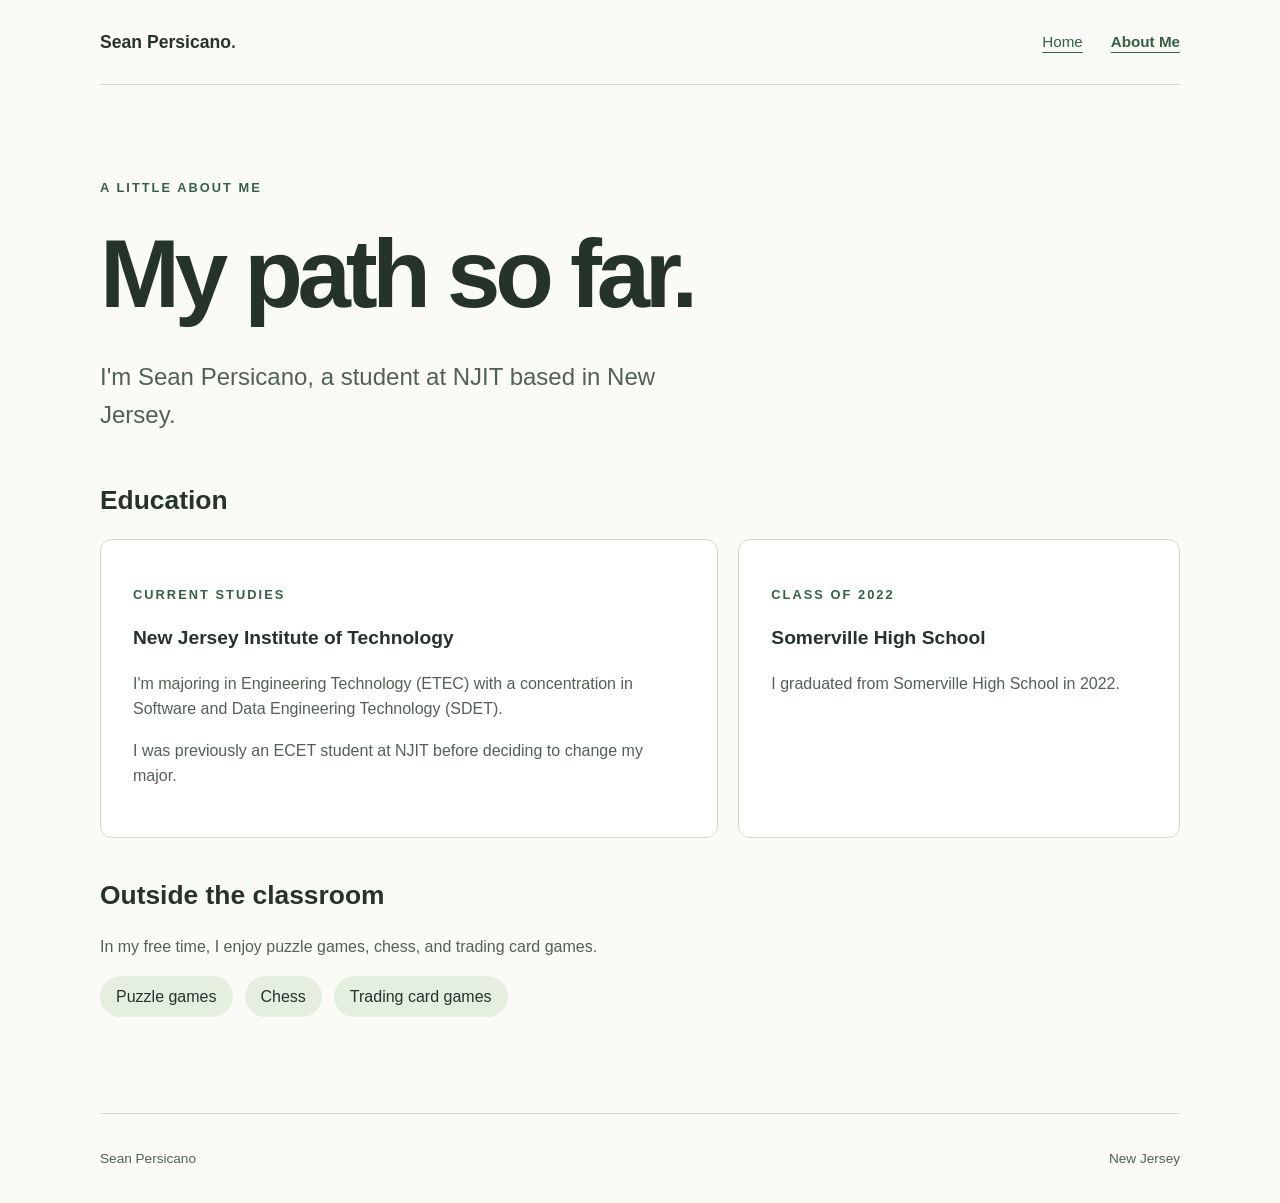
==== about.html @ 968139cc "Add About page with education and interests" ====
<!doctype html>
<html lang="en">
<head>
  <meta charset="utf-8">
  <meta name="viewport" content="width=device-width, initial-scale=1">
  <meta name="description" content="Learn about Sean Persicano's education at NJIT, background, and interests.">
  <title>About Me | Sean Persicano</title>
  <link rel="stylesheet" href="css/styles.css">
  <script src="js/main.js" defer></script>
</head>
<body>
  <a class="skip-link" href="#main">Skip to content</a>
  <header class="site-header">
    <a class="brand" href="index.html" aria-label="Sean Persicano home">Sean Persicano<span class="brand-dot" aria-hidden="true">.</span></a>
    <button class="menu-toggle" type="button" aria-expanded="false" aria-controls="navigation" hidden>Menu</button>
    <nav id="navigation" aria-label="Main navigation">
      <a href="index.html">Home</a>
      <a href="about.html" aria-current="page">About Me</a>
    </nav>
  </header>
  <main id="main" class="about-page">
    <header class="page-heading">
      <p class="eyebrow">A little about me</p>
      <h1>My path so far.</h1>
      <p class="intro">I'm Sean Persicano, a student at NJIT based in New Jersey.</p>
    </header>
    <section class="about-section" aria-labelledby="education-title">
      <h2 id="education-title">Education</h2>
      <div class="education-grid">
        <article class="education-card">
          <p class="eyebrow">Current studies</p>
          <h3>New Jersey Institute of Technology</h3>
          <p>I'm majoring in Engineering Technology (ETEC) with a concentration in Software and Data Engineering Technology (SDET).</p>
          <p>I was previously an ECET student at NJIT before deciding to change my major.</p>
        </article>
        <article class="education-card">
          <p class="eyebrow">Class of 2022</p>
          <h3>Somerville High School</h3>
          <p>I graduated from Somerville High School in 2022.</p>
        </article>
      </div>
    </section>
    <section class="about-section interests" aria-labelledby="interests-title">
      <h2 id="interests-title">Outside the classroom</h2>
      <p>In my free time, I enjoy puzzle games, chess, and trading card games.</p>
      <ul class="interest-list" aria-label="Interests">
        <li>Puzzle games</li>
        <li>Chess</li>
        <li>Trading card games</li>
      </ul>
    </section>
  </main>
  <footer class="site-footer"><p>Sean Persicano</p><p>New Jersey</p></footer>
</body>
</html>
---- css/styles.css ----
:root {
  color-scheme: light;
  --background: #FAFBF7;
  --surface: #FFFFFF;
  --sage: #E4EFDF;
  --border: #CDDCC7;
  --text: #25332A;
  --muted: #526155;
  --green: #356044;
}
* { box-sizing: border-box; }
body { margin: 0; background: var(--background); color: var(--text); font-family: Arial, Helvetica, sans-serif; line-height: 1.6; }
a { color: var(--green); text-underline-offset: .3em; }
a:hover { text-decoration-thickness: 2px; }
:focus-visible { outline: 3px solid var(--green); outline-offset: 5px; }
.skip-link { position: absolute; left: 1rem; top: -5rem; padding: .75rem; background: var(--surface); z-index: 2; }
.skip-link:focus { top: 1rem; }
.site-header, main, .site-footer { width: min(1080px, calc(100% - 3rem)); margin-inline: auto; }
.site-header { display: flex; align-items: center; justify-content: space-between; gap: 1.5rem; padding-block: 1.75rem; border-bottom: 1px solid var(--border); }
.brand { color: var(--text); font-size: 1.1rem; font-weight: 700; text-decoration: none; }
.brand-dot { color: var(--green); }
nav { display: flex; gap: 1.75rem; }
nav a { font-size: .95rem; }
nav [aria-current="page"] { font-weight: 700; }
.menu-toggle { background: var(--surface); color: var(--green); border: 1px solid var(--green); border-radius: .4rem; padding: .6rem 1rem; font: inherit; cursor: pointer; }
.menu-toggle[hidden] { display: none; }
.hero { padding-block: clamp(4rem, 10vw, 8rem); max-width: 850px; }
.eyebrow { color: var(--green); text-transform: uppercase; letter-spacing: .16em; font-size: .8rem; font-weight: 700; }
h1 { font-size: clamp(3rem, 8vw, 6rem); line-height: 1.08; letter-spacing: -.055em; margin: 1.5rem 0 2rem; }
.name-line { display: block; }
.intro { font-size: clamp(1.15rem, 2.4vw, 1.5rem); max-width: 620px; color: var(--muted); }
.welcome { color: var(--muted); }
.student-note { display: inline-flex; align-items: center; gap: .65rem; margin-top: 1.5rem; padding: .65rem 1rem; background: var(--sage); border-radius: 2rem; font-size: .9rem; }
.note-dot { width: .5rem; height: .5rem; border-radius: 50%; background: var(--green); }
.about-page { padding-block: clamp(3rem, 7vw, 5rem); }
.page-heading { max-width: 850px; margin-bottom: 3rem; }
.about-section { margin-top: 2.5rem; }
h2 { font-size: 1.65rem; line-height: 1.3; }
h3 { font-size: 1.2rem; line-height: 1.4; }
.education-grid { display: grid; grid-template-columns: 1.4fr 1fr; gap: 1.25rem; }
.education-card { min-width: 0; padding: clamp(1.25rem, 3vw, 2rem); background: var(--surface); border: 1px solid var(--border); border-radius: .75rem; }
.education-card p:not(.eyebrow), .interests > p { color: var(--muted); }
.interest-list { display: flex; flex-wrap: wrap; gap: .75rem; padding: 0; list-style: none; }
.interest-list li { padding: .5rem 1rem; border-radius: 2rem; background: var(--sage); }
.site-footer { display: flex; justify-content: space-between; gap: 1rem; border-top: 1px solid var(--border); padding-block: 1.25rem; color: var(--muted); font-size: .85rem; }
@media (max-width: 600px) {
  .education-grid { grid-template-columns: 1fr; }
  .site-header { flex-wrap: wrap; gap: 1rem; }
  .menu-toggle:not([hidden]) { display: inline-block; }
  nav { width: 100%; flex-direction: column; gap: .25rem; }
  nav a { padding-block: .6rem; }
  nav[data-open="false"] { display: none; }
  .site-footer { flex-wrap: wrap; }
}
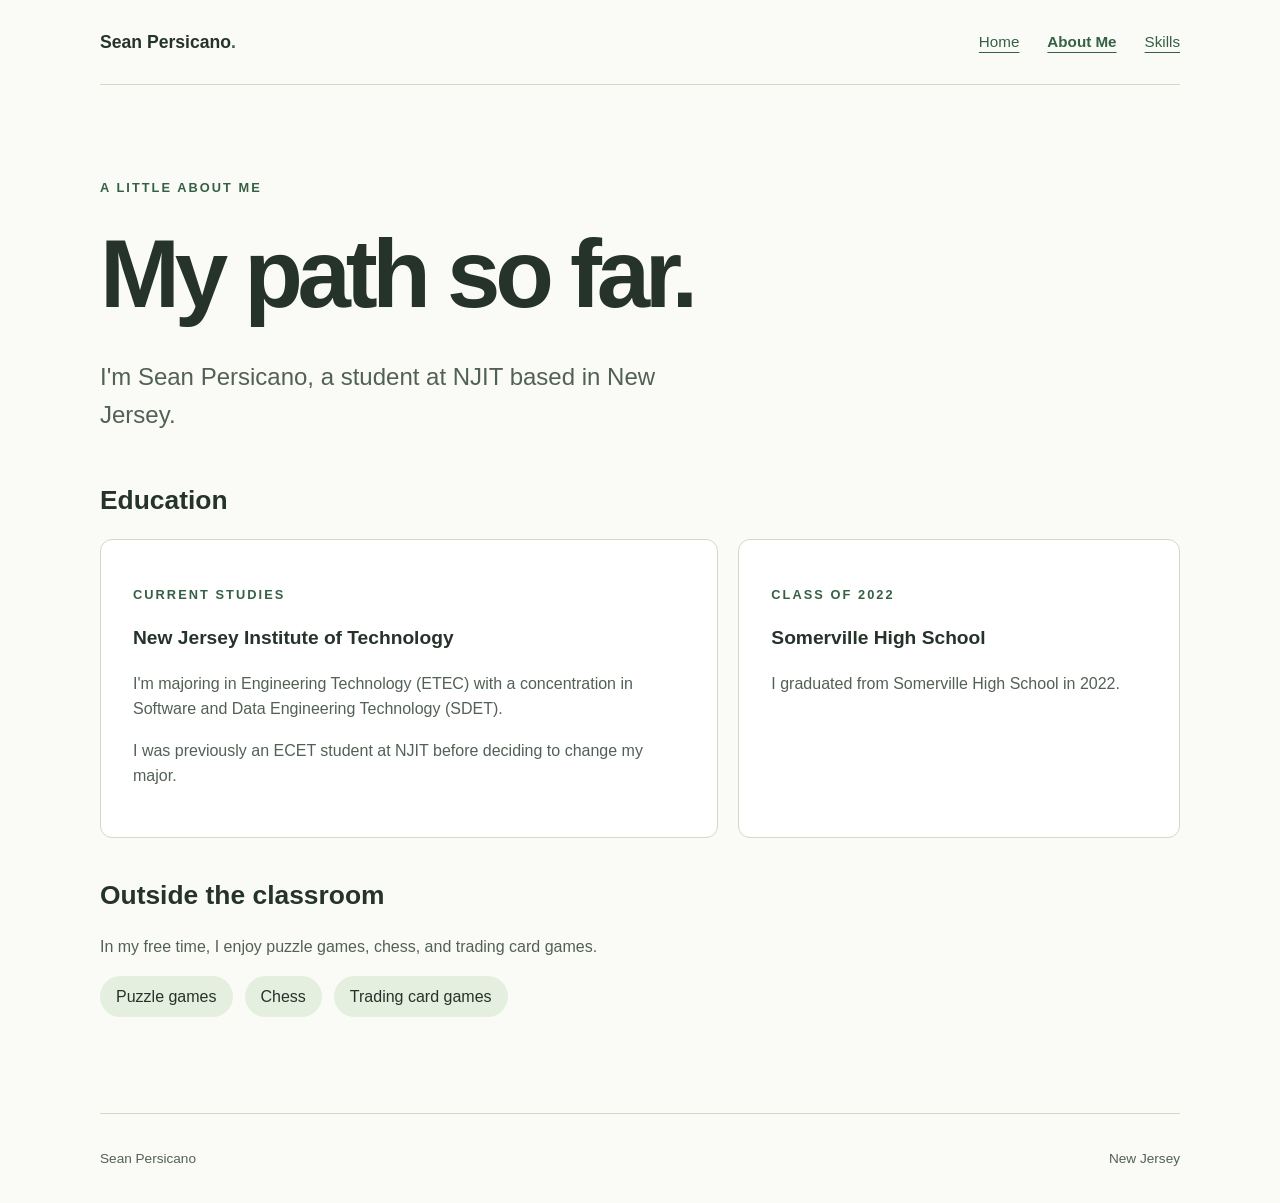
==== commit 1c3e447b: "Add Skills page with current programming and web experience" ====
--- a/about.html
+++ b/about.html
@@ -16,6 +16,7 @@
     <nav id="navigation" aria-label="Main navigation">
       <a href="index.html">Home</a>
       <a href="about.html" aria-current="page">About Me</a>
+      <a href="skills.html">Skills</a>
     </nav>
   </header>
   <main id="main" class="about-page">
--- a/css/styles.css
+++ b/css/styles.css
@@ -38,13 +38,14 @@
 h2 { font-size: 1.65rem; line-height: 1.3; }
 h3 { font-size: 1.2rem; line-height: 1.4; }
 .education-grid { display: grid; grid-template-columns: 1.4fr 1fr; gap: 1.25rem; }
+.skills-grid { display: grid; grid-template-columns: repeat(2, minmax(0, 1fr)); gap: 1.25rem; }
 .education-card { min-width: 0; padding: clamp(1.25rem, 3vw, 2rem); background: var(--surface); border: 1px solid var(--border); border-radius: .75rem; }
 .education-card p:not(.eyebrow), .interests > p { color: var(--muted); }
 .interest-list { display: flex; flex-wrap: wrap; gap: .75rem; padding: 0; list-style: none; }
 .interest-list li { padding: .5rem 1rem; border-radius: 2rem; background: var(--sage); }
 .site-footer { display: flex; justify-content: space-between; gap: 1rem; border-top: 1px solid var(--border); padding-block: 1.25rem; color: var(--muted); font-size: .85rem; }
 @media (max-width: 600px) {
-  .education-grid { grid-template-columns: 1fr; }
+  .education-grid, .skills-grid { grid-template-columns: 1fr; }
   .site-header { flex-wrap: wrap; gap: 1rem; }
   .menu-toggle:not([hidden]) { display: inline-block; }
   nav { width: 100%; flex-direction: column; gap: .25rem; }
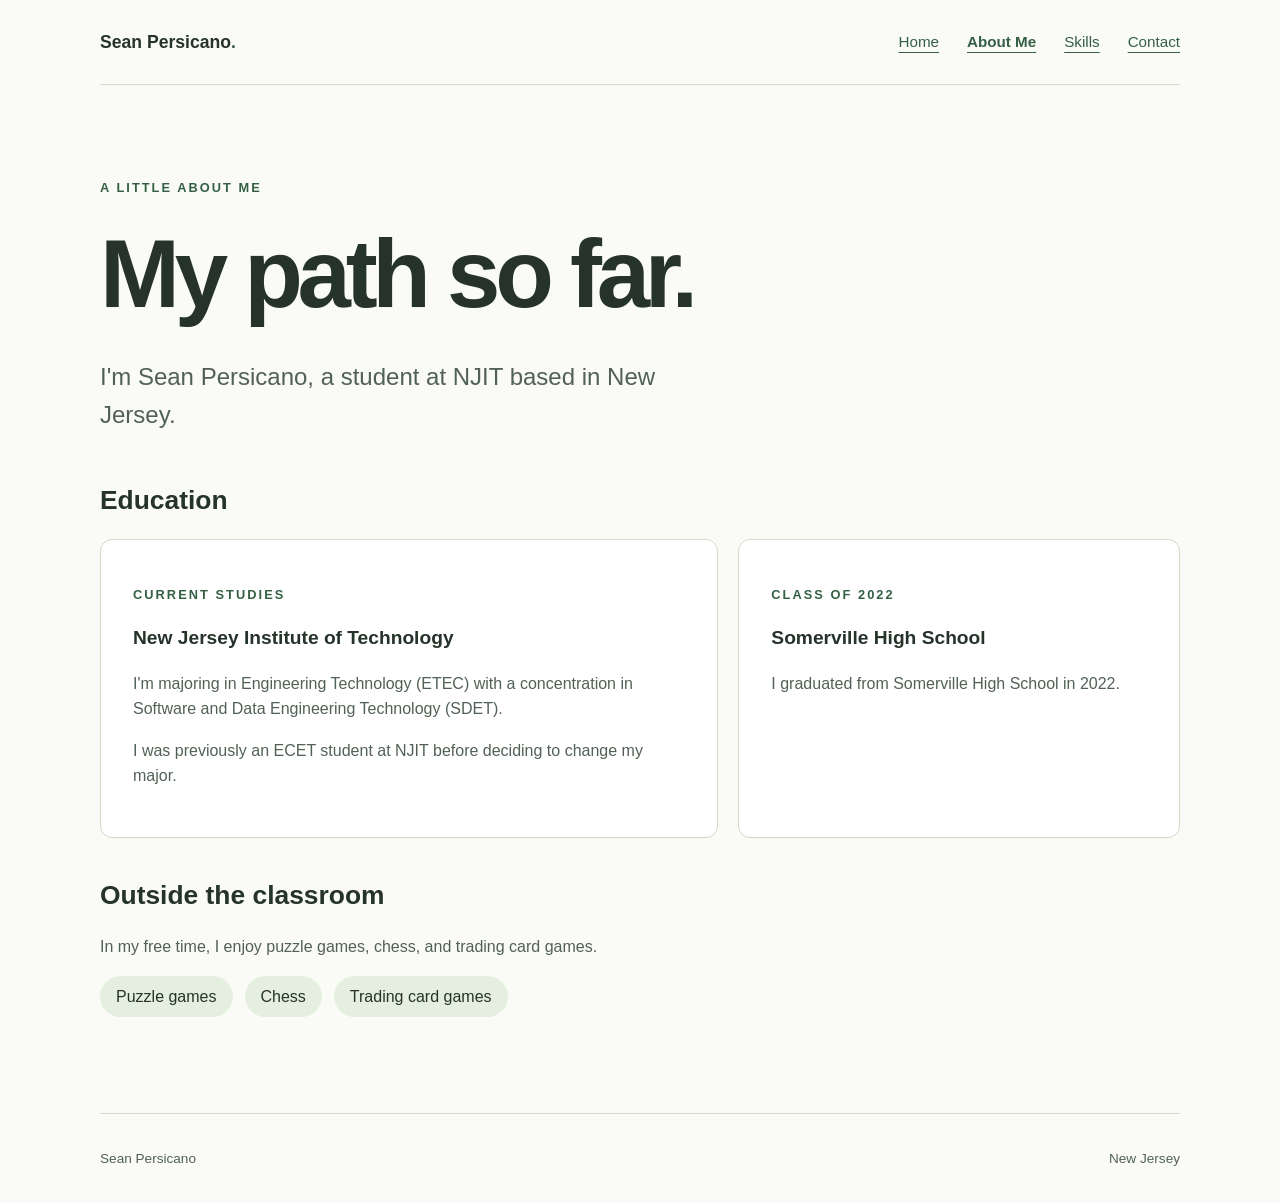
==== commit e51b7785: "Add Contact page with clearly labeled temporary email" ====
--- a/about.html
+++ b/about.html
@@ -17,6 +17,7 @@
       <a href="index.html">Home</a>
       <a href="about.html" aria-current="page">About Me</a>
       <a href="skills.html">Skills</a>
+      <a href="contact.html">Contact</a>
     </nav>
   </header>
   <main id="main" class="about-page">
--- a/css/styles.css
+++ b/css/styles.css
@@ -39,6 +39,8 @@
 h3 { font-size: 1.2rem; line-height: 1.4; }
 .education-grid { display: grid; grid-template-columns: 1.4fr 1fr; gap: 1.25rem; }
 .skills-grid { display: grid; grid-template-columns: repeat(2, minmax(0, 1fr)); gap: 1.25rem; }
+.contact-card { max-width: 680px; }
+.contact-email { overflow-wrap: anywhere; font-size: 1.15rem; }
 .education-card { min-width: 0; padding: clamp(1.25rem, 3vw, 2rem); background: var(--surface); border: 1px solid var(--border); border-radius: .75rem; }
 .education-card p:not(.eyebrow), .interests > p { color: var(--muted); }
 .interest-list { display: flex; flex-wrap: wrap; gap: .75rem; padding: 0; list-style: none; }
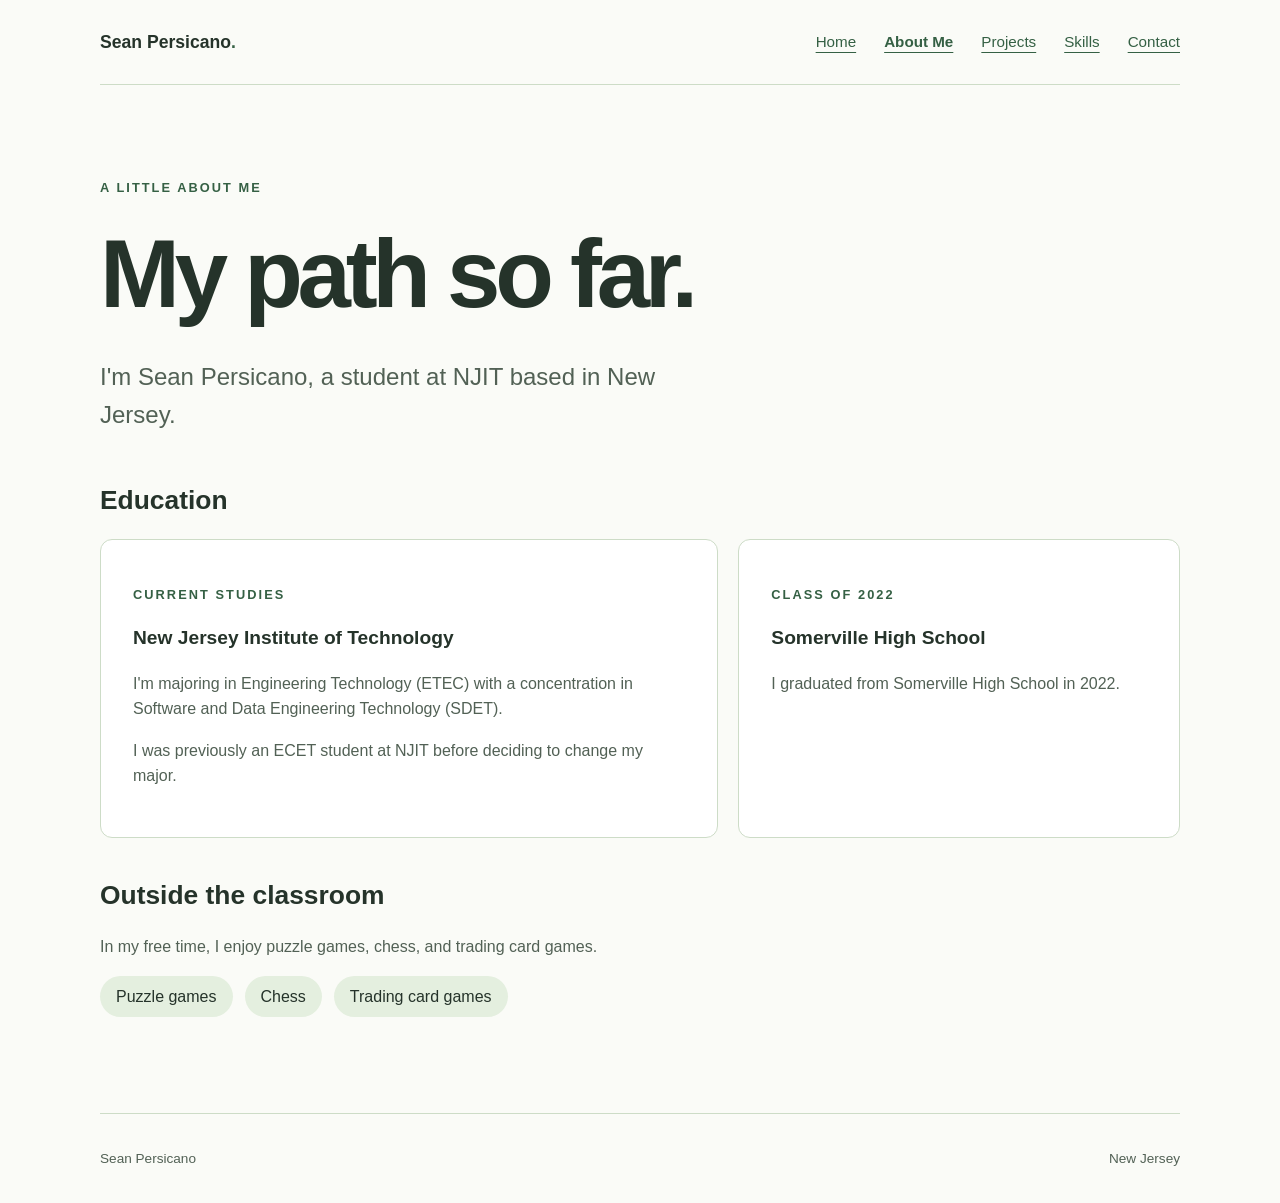
==== commit ce08a04c: "Set up Projects page and link it from all navigation menus" ====
--- a/about.html
+++ b/about.html
@@ -16,6 +16,7 @@
     <nav id="navigation" aria-label="Main navigation">
       <a href="index.html">Home</a>
       <a href="about.html" aria-current="page">About Me</a>
+      <a href="projects.html">Projects</a>
       <a href="skills.html">Skills</a>
       <a href="contact.html">Contact</a>
     </nav>
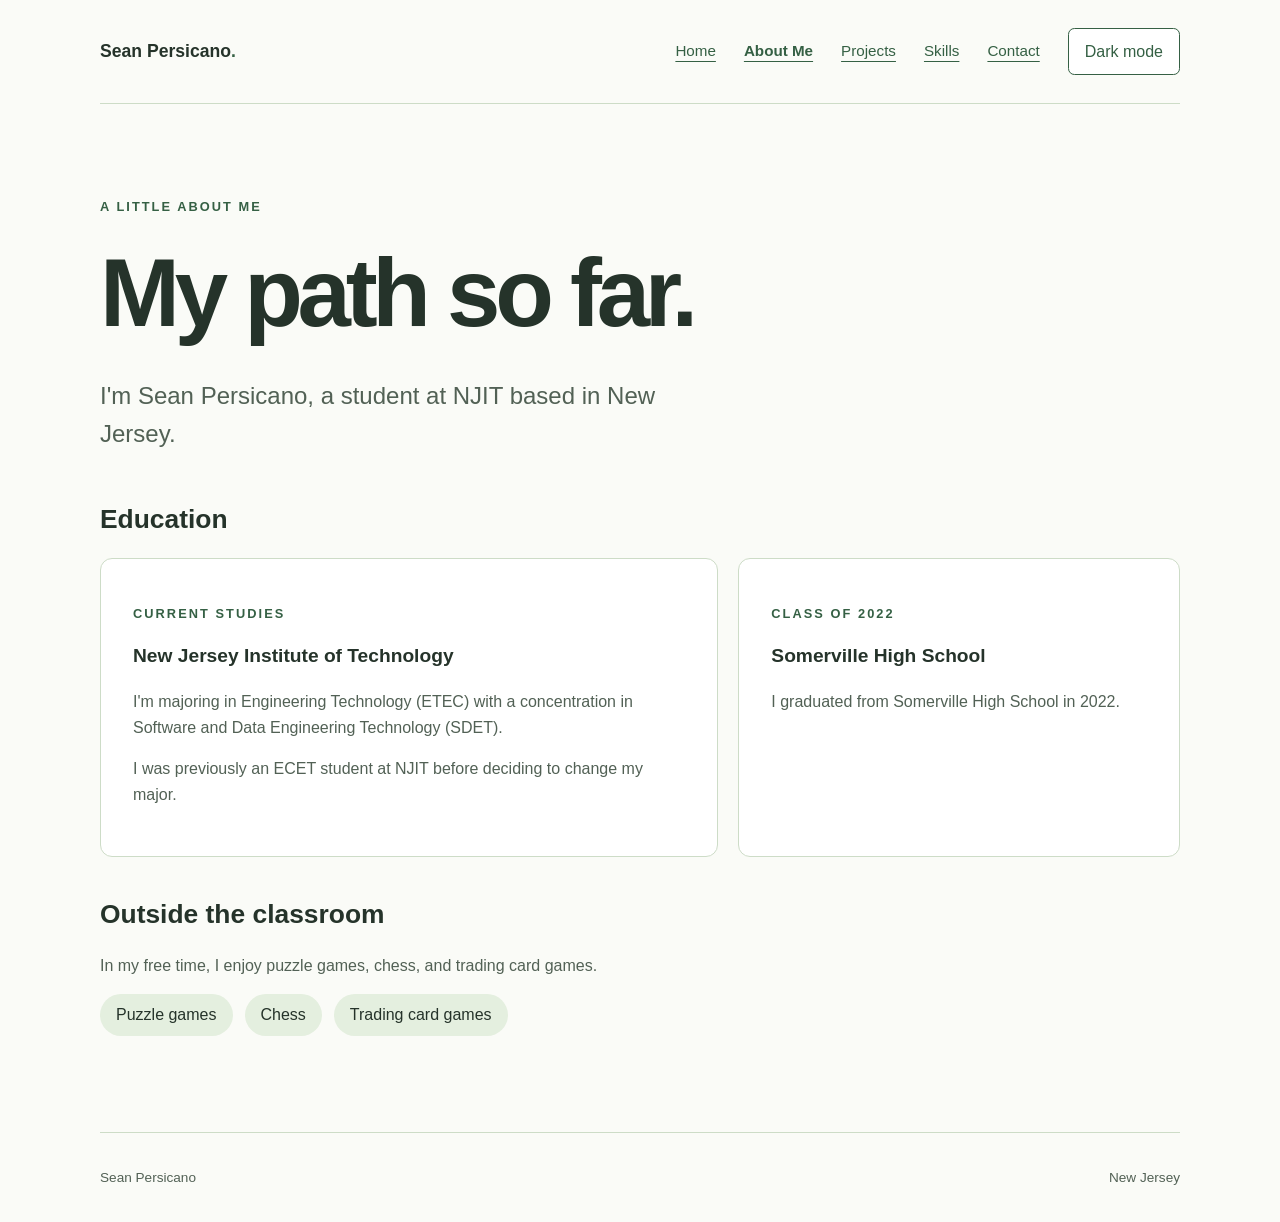
==== commit fef0363c: "Add persistent accessible light and dark mode toggle" ====
--- a/about.html
+++ b/about.html
@@ -19,6 +19,7 @@
       <a href="projects.html">Projects</a>
       <a href="skills.html">Skills</a>
       <a href="contact.html">Contact</a>
+      <button class="theme-toggle" type="button" aria-pressed="false" hidden>Dark mode</button>
     </nav>
   </header>
   <main id="main" class="about-page">
--- a/css/styles.css
+++ b/css/styles.css
@@ -8,6 +8,16 @@
   --muted: #526155;
   --green: #356044;
 }
+:root[data-theme="dark"] {
+  color-scheme: dark;
+  --background: #17201B;
+  --surface: #202D25;
+  --sage: #2E4233;
+  --border: #526957;
+  --text: #EDF3E9;
+  --muted: #BECCBF;
+  --green: #B2D5A7;
+}
 * { box-sizing: border-box; }
 body { margin: 0; background: var(--background); color: var(--text); font-family: Arial, Helvetica, sans-serif; line-height: 1.6; }
 a { color: var(--green); text-underline-offset: .3em; }
@@ -16,13 +26,14 @@
 .skip-link { position: absolute; left: 1rem; top: -5rem; padding: .75rem; background: var(--surface); z-index: 2; }
 .skip-link:focus { top: 1rem; }
 .site-header, main, .site-footer { width: min(1080px, calc(100% - 3rem)); margin-inline: auto; }
-.site-header { display: flex; align-items: center; justify-content: space-between; gap: 1.5rem; padding-block: 1.75rem; border-bottom: 1px solid var(--border); }
+.site-header { display: flex; flex-wrap: wrap; align-items: center; justify-content: space-between; gap: 1.5rem; padding-block: 1.75rem; border-bottom: 1px solid var(--border); }
 .brand { color: var(--text); font-size: 1.1rem; font-weight: 700; text-decoration: none; }
 .brand-dot { color: var(--green); }
-nav { display: flex; gap: 1.75rem; }
+nav { display: flex; flex-wrap: wrap; align-items: center; gap: 1.75rem; }
 nav a { font-size: .95rem; }
 nav [aria-current="page"] { font-weight: 700; }
-.menu-toggle { background: var(--surface); color: var(--green); border: 1px solid var(--green); border-radius: .4rem; padding: .6rem 1rem; font: inherit; cursor: pointer; }
+.menu-toggle, .theme-toggle { background: var(--surface); color: var(--green); border: 1px solid var(--green); border-radius: .4rem; padding: .6rem 1rem; font: inherit; cursor: pointer; }
+.theme-toggle[hidden] { display: none; }
 .menu-toggle[hidden] { display: none; }
 .hero { padding-block: clamp(4rem, 10vw, 8rem); max-width: 850px; }
 .eyebrow { color: var(--green); text-transform: uppercase; letter-spacing: .16em; font-size: .8rem; font-weight: 700; }
@@ -41,6 +52,9 @@
 .skills-grid { display: grid; grid-template-columns: repeat(2, minmax(0, 1fr)); gap: 1.25rem; }
 .contact-card { max-width: 680px; }
 .contact-email { overflow-wrap: anywhere; font-size: 1.15rem; }
+.project-card { max-width: 760px; }
+.project-card + .project-card { margin-top: 1.5rem; }
+.project-image { display: block; max-width: 100%; height: auto; margin-bottom: 1.5rem; }
 .education-card { min-width: 0; padding: clamp(1.25rem, 3vw, 2rem); background: var(--surface); border: 1px solid var(--border); border-radius: .75rem; }
 .education-card p:not(.eyebrow), .interests > p { color: var(--muted); }
 .interest-list { display: flex; flex-wrap: wrap; gap: .75rem; padding: 0; list-style: none; }
@@ -50,7 +64,7 @@
   .education-grid, .skills-grid { grid-template-columns: 1fr; }
   .site-header { flex-wrap: wrap; gap: 1rem; }
   .menu-toggle:not([hidden]) { display: inline-block; }
-  nav { width: 100%; flex-direction: column; gap: .25rem; }
+  nav { width: 100%; flex-direction: column; align-items: stretch; gap: .25rem; }
   nav a { padding-block: .6rem; }
   nav[data-open="false"] { display: none; }
   .site-footer { flex-wrap: wrap; }
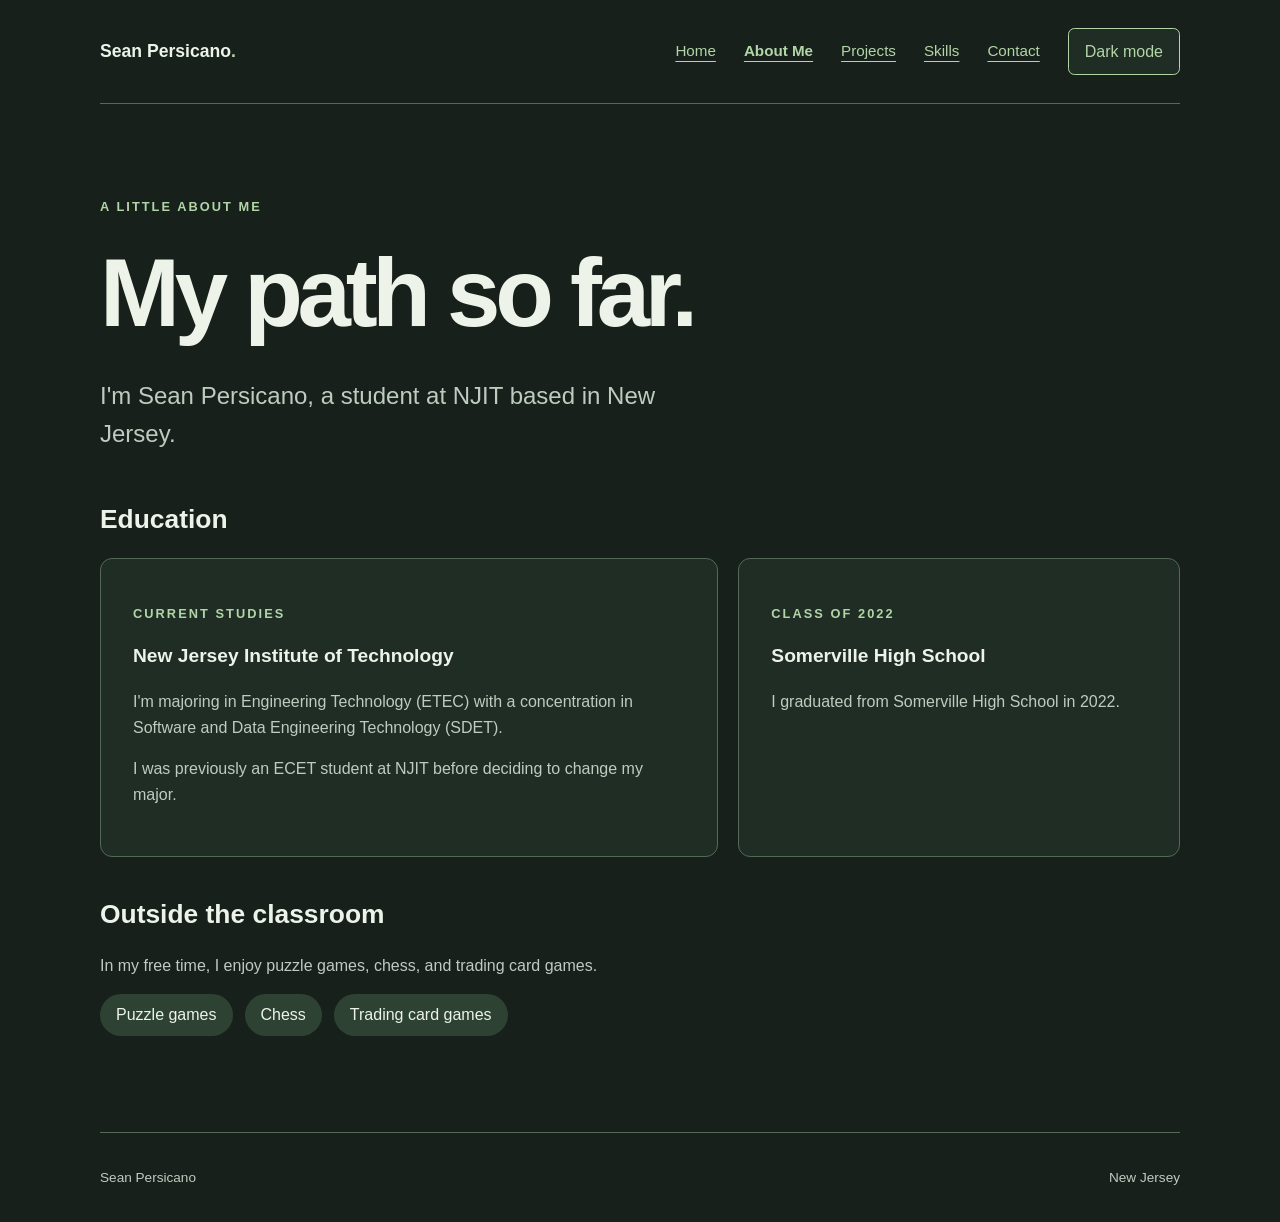
==== commit bf3a7c2a: "Default portfolio to dark mode while preserving saved preferences" ====
--- a/about.html
+++ b/about.html
@@ -1,12 +1,12 @@
 <!doctype html>
-<html lang="en">
+<html lang="en" data-theme="dark">
 <head>
   <meta charset="utf-8">
   <meta name="viewport" content="width=device-width, initial-scale=1">
   <meta name="description" content="Learn about Sean Persicano's education at NJIT, background, and interests.">
   <title>About Me | Sean Persicano</title>
-  <link rel="stylesheet" href="css/styles.css">
-  <script src="js/main.js" defer></script>
+  <link rel="stylesheet" href="css/styles.css?v=theme-2">
+  <script src="js/main.js?v=theme-3" defer></script>
 </head>
 <body>
   <a class="skip-link" href="#main">Skip to content</a>
@@ -19,7 +19,7 @@
       <a href="projects.html">Projects</a>
       <a href="skills.html">Skills</a>
       <a href="contact.html">Contact</a>
-      <button class="theme-toggle" type="button" aria-pressed="false" hidden>Dark mode</button>
+      <button class="theme-toggle" type="button" aria-pressed="true" hidden>Dark mode</button>
     </nav>
   </header>
   <main id="main" class="about-page">
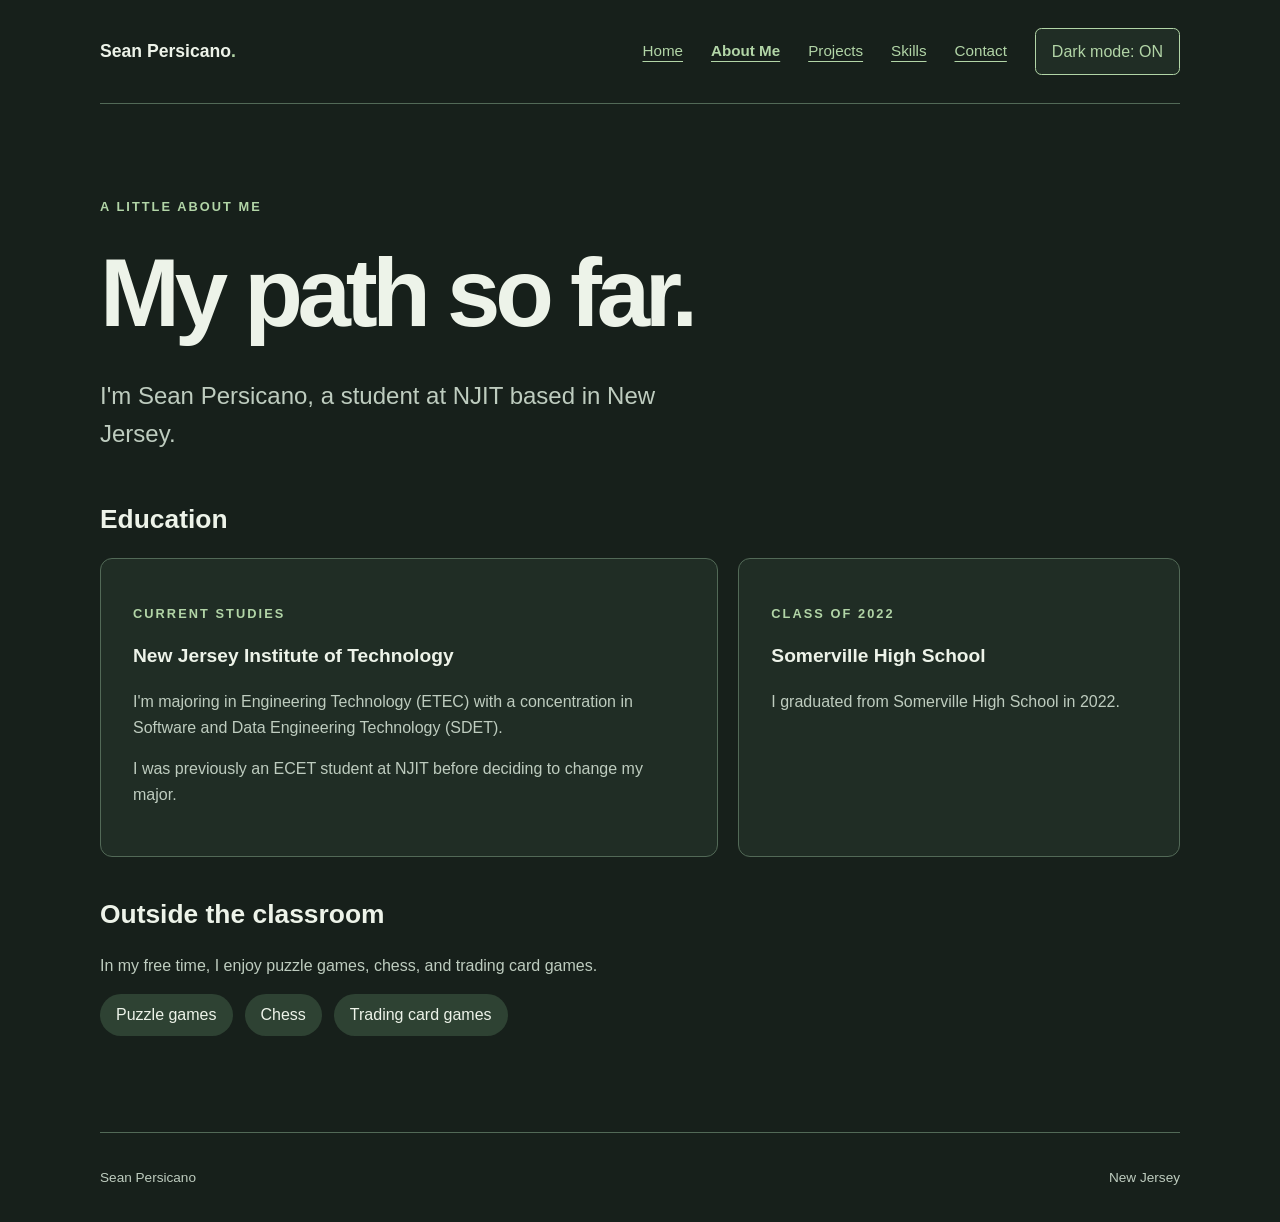
==== commit c2c9ae2f: "Show ON and OFF status in dark mode button" ====
--- a/about.html
+++ b/about.html
@@ -6,7 +6,7 @@
   <meta name="description" content="Learn about Sean Persicano's education at NJIT, background, and interests.">
   <title>About Me | Sean Persicano</title>
   <link rel="stylesheet" href="css/styles.css?v=theme-2">
-  <script src="js/main.js?v=theme-3" defer></script>
+  <script src="js/main.js?v=theme-4" defer></script>
 </head>
 <body>
   <a class="skip-link" href="#main">Skip to content</a>
@@ -19,7 +19,7 @@
       <a href="projects.html">Projects</a>
       <a href="skills.html">Skills</a>
       <a href="contact.html">Contact</a>
-      <button class="theme-toggle" type="button" aria-pressed="true" hidden>Dark mode</button>
+      <button class="theme-toggle" type="button" aria-pressed="true" hidden>Dark mode: ON</button>
     </nav>
   </header>
   <main id="main" class="about-page">
